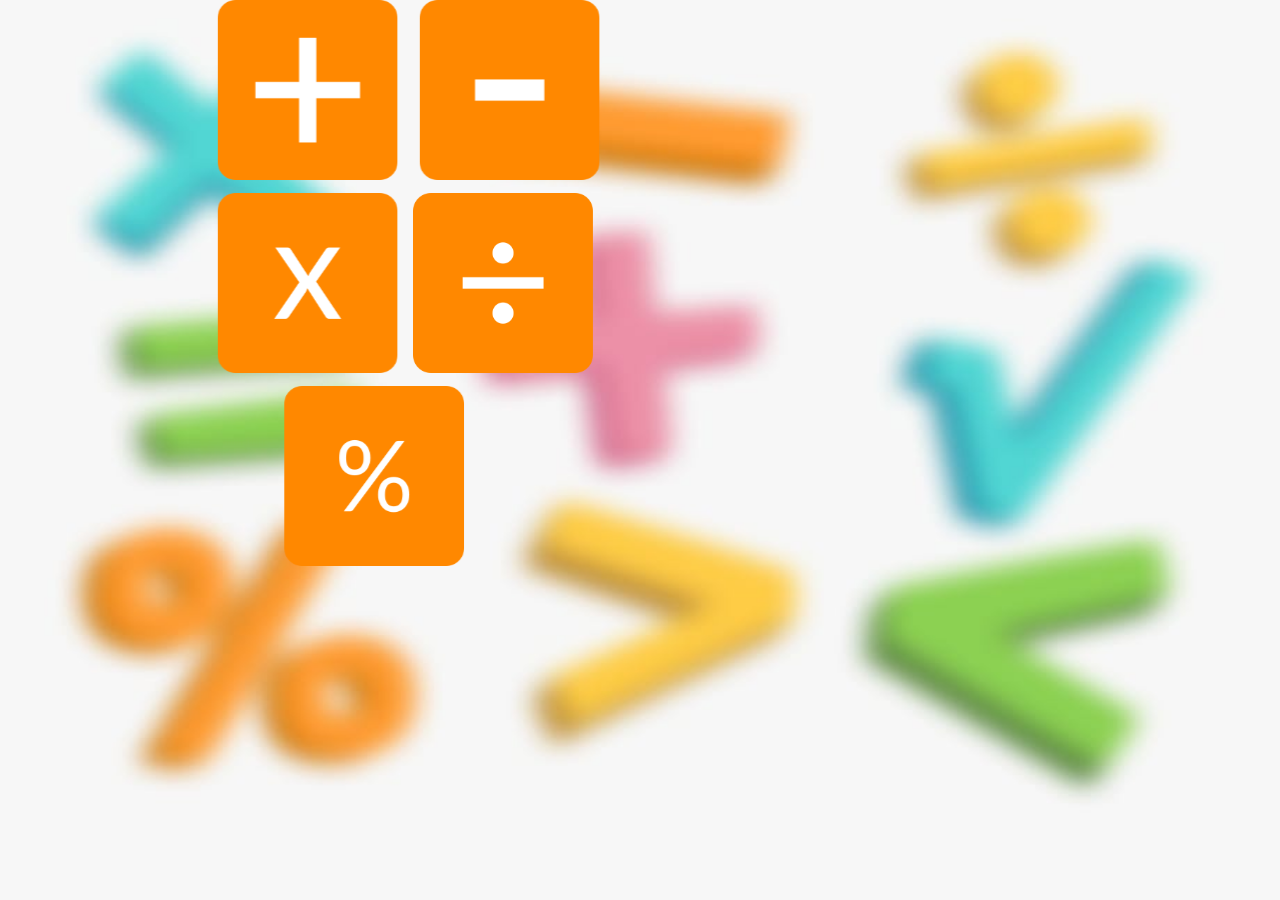
==== index.html @ f2d900c8 "Update index.html" ====
<!DOCTYPE html>
<html lang="en">
<head>
    <meta charset="UTF-8">
    <link rel="stylesheet" href="style.css">
    <meta http-equiv="X-UA-Compatible" content="IE=edge">
    <meta name="viewport" content="width=device-width, initial-scale=1.0">
    <title>Document</title>
</head>
<body>  
    <div class="cont">
    <div class="r2">
    <a href="https://vanshitakhantal.github.io/calculator/addition.html"><img  id="ritik2" src="plus2.png" alt="plus"></a>
   <a href="https://imperial-hub.github.io/calculator/sub.html"> <img id="ritik" src="minus1.png" alt="minus"></a> </div>
     <div class="r3">
   <a href="https://www.google.co.in/"><img  id="ritik3" src="multiply1.png" alt="multiply"></a>
   <a href="https://khare01.github.io/Simple-Calculator/sum.html"> <img id="ritik4" src="divide1.png" alt="divide"></a>
</div>
   <div class="r4"><a href="https://www.google.co.in/"><img  id="ritik5" src="percentage1.png" alt="percentage"></a>
   </div>
</div> 
</body>
</html>
---- style.css ----
*{
    margin: 0;
    padding: 0;
}
.main{
    transform: translate(0vh,20vh);
    margin-left: 20vw;
    margin-right: 20vw;
}
.cont{
    transform: translate(0vw,20vh);
    display: inline;   
}
.r2{
   
    transform: translate(17vw,0vh);
}
.r3{
 display: flex;
 transform: translate(17vw,1vh);
}
.r4{
    display: flex;
      transform: translate(22.2vw,2vh)
}

#ritik,#ritik2,#ritik3,#ritik4,#ritik5{
    height: 20vh;
    border-radius: 10px;
    transition: 1s;
}
#ritik2:hover,#ritik3:hover{
    transform: rotate(-0.1turn);
}
#ritik4:hover,#ritik:hover{
    transform: rotate(0.1turn);
}
#ritik5:hover{
    transform: scale(1.2);
}
#ritik{
    transform: translate(2vh,0vh);
}
#ritik4{
    transform: translate(1.2vw,0vh); 
}
body{
    background-image:url('download1.jpg');
    background-size:100% 100% ;
    background-position: center;
    background-repeat: no-repeat;
    background-attachment: fixed;
    margin:0;
    padding: 0;
    
}
.ritik1#khare1{
    transform: translate(23vw,0vw);
    margin-bottom: 4vh;
}

.r1{
    border: 4px solid black;
    transform: translate(0vh,20vh);
    margin-left: 20vh;
    margin-right: 20vh;
    background-color: rgba(238, 173, 44, 0.716)
}
#h1{
    text-align: center;
    font-size: 7vw;
    font-family:cursive;
    color:rgb(70, 74, 74); 
    margin-top: 1vh;
    text-decoration: underline black;
    
} 
#p1{
    font-size:3vh ;
    font-family: cursive;
    margin: 0;
    padding: 0;
}
#khare,#clr{
    padding: 1vh 1vw;
    border-radius: 10px;
    margin-top: 1vh;
    margin-bottom: 1vh;
     transform: translate(35vh,1vh);
}
#first,#second,#answer{
    border: 2px solid black;
    height: 3vh;
    width: 8vw;
}

@media screen and (max-width: 600px){

    #ritik,#ritik2,#ritik3,#ritik4,#ritik5{
        height: 14vh;
    }
    *{
        margin: 0;
        padding: 0;
    }
   .main{
     transform: translate(0vh,25vh);
     display:inline-flex;
   }
    .r1{
        transform: translate(0vh,25vh);
        margin-left:1vw ;
        margin-right: 1vw;
    }
    .ritik1#khare1{
        transform: translate(2vh,1vw);
    }
    #p1{
        font-size: 4vw;
        font-family: cursive;
    }
    #khare,#clr{
        transform: translate(15vh);
        padding: 1vh 3vw;
        margin-top: 2vh;
        margin-bottom: 2vh;
        border-radius: 10px;
        border:2px solid black;
    }
    #first,#second,#answer{
        border: 3px solid black;
        width: 24vw;
    }
   .cont{
    transform: translate(0vh,2vh);

   }
   .r2{
    display: flex;
    transform: translate(1vw,0vh);
   }
   .r3{
    display: flex;
    transform: translate(1vw,2vh);
   }
   .r4{
    display: flex;
    transform: translate(18vw,3vh);
   }
   #ritik2{
    transform: translate(1vh);
   }
   #ritik3{
     transform: translate(1vh);
   }
   #ritik5{
        transform: translate(0vh);
   }
   #ritik{
       transform: translate(3vh);
   }
   #ritik4{
    transform: translate(3vh);
   }
}
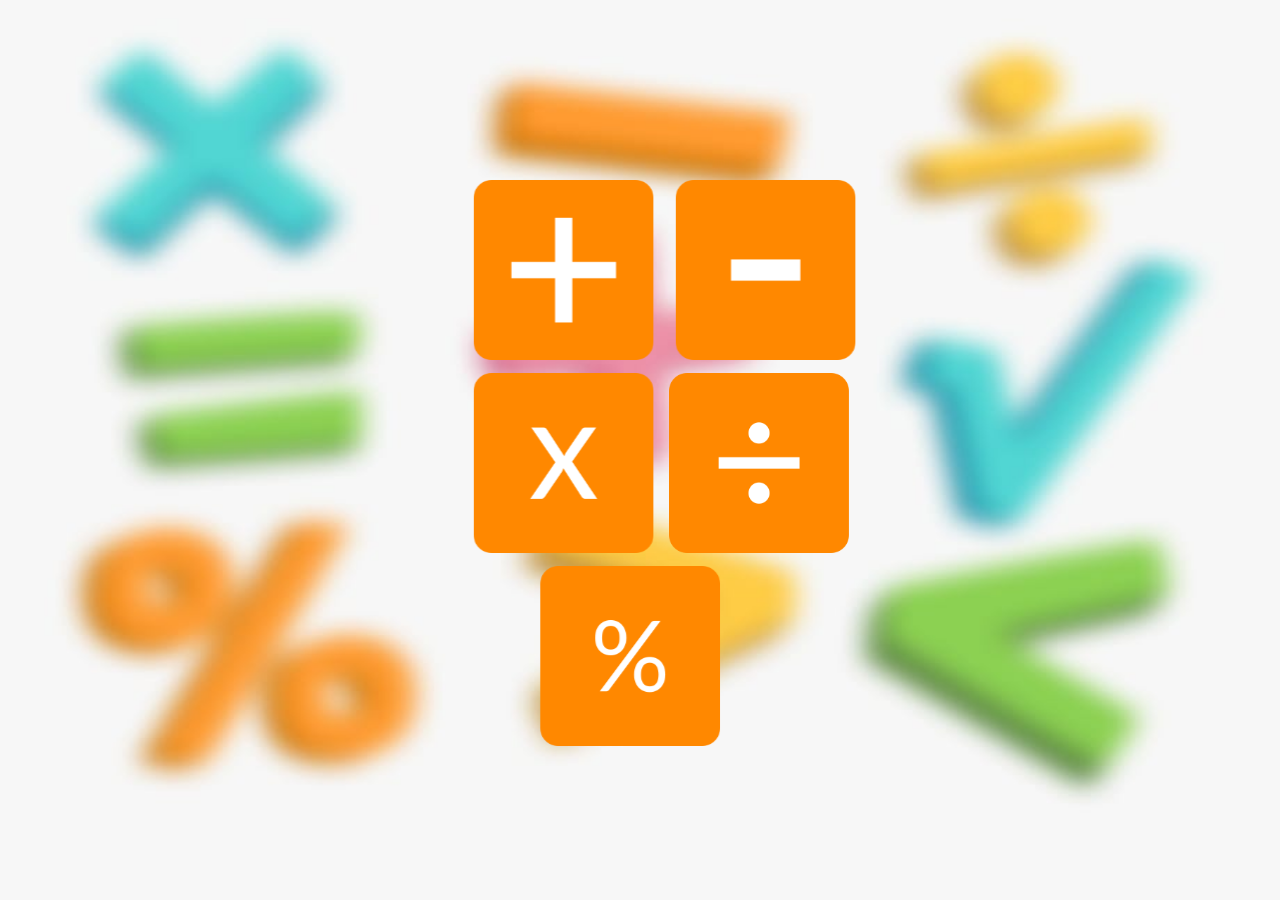
==== commit d7434a01: "Update index.html" ====
--- a/index.html
+++ b/index.html
@@ -7,7 +7,8 @@
     <meta name="viewport" content="width=device-width, initial-scale=1.0">
     <title>Document</title>
 </head>
-<body>  
+<body> 
+    <div class="main">
     <div class="cont">
     <div class="r2">
     <a href="https://vanshitakhantal.github.io/calculator/addition.html"><img  id="ritik2" src="plus2.png" alt="plus"></a>
@@ -19,5 +20,6 @@
    <div class="r4"><a href="https://www.google.co.in/"><img  id="ritik5" src="percentage1.png" alt="percentage"></a>
    </div>
 </div> 
+    </div>       
 </body>
 </html>
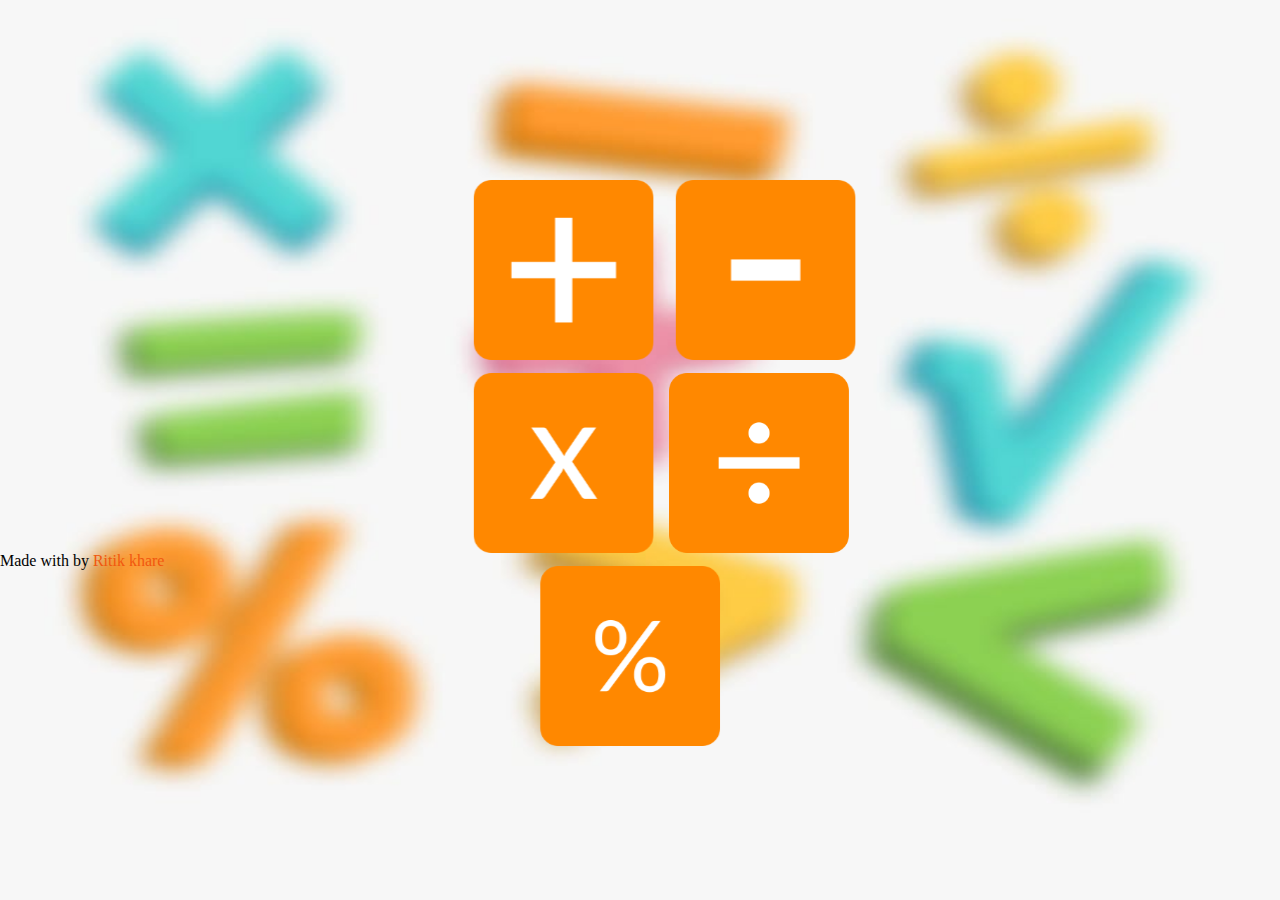
==== commit 4d6dea8a: "Update index.html" ====
--- a/index.html
+++ b/index.html
@@ -20,6 +20,8 @@
    <div class="r4"><a href="https://www.google.co.in/"><img  id="ritik5" src="percentage1.png" alt="percentage"></a>
    </div>
 </div> 
-    </div>       
+    </div>    
+    <div id="name">Made with by<a style="text-decoration: none; color: #f1570f; margin-left: 0.25rem;"
+    target="_blank" href="https://www.linkedin.com/in/ritik-khare-474164249/">Ritik khare</a></div>
 </body>
 </html>
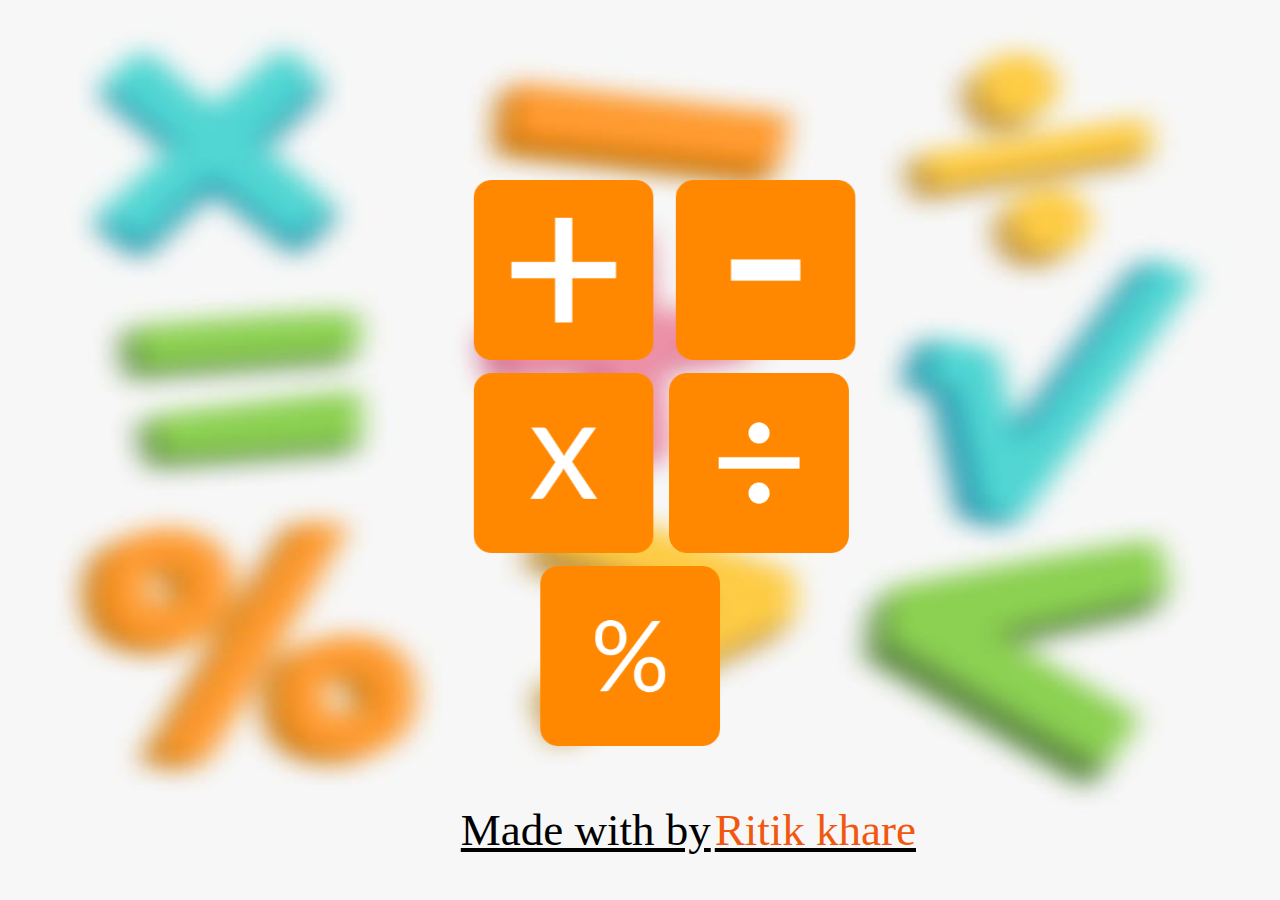
==== commit d3904472: "Update index.html" ====
--- a/index.html
+++ b/index.html
@@ -21,7 +21,7 @@
    </div>
 </div> 
     </div>    
-    <div id="name">Made with by<a style="text-decoration: none; color: #f1570f; margin-left: 0.25rem;"
+  <div id="name">Made with by<a style="text-decoration: none; color: #f1570f; margin-left: 0.25rem;"
     target="_blank" href="https://www.linkedin.com/in/ritik-khare-474164249/">Ritik khare</a></div>
 </body>
 </html>
--- a/style.css
+++ b/style.css
@@ -93,6 +93,14 @@
     height: 3vh;
     width: 8vw;
 }
+#name{
+    font-size: 5vh;
+    display: inline-flex;
+    align-items: center;
+    justify-content: center;
+    transform: translate(36vw,28vh);
+    text-decoration: underline black;
+}
 
 @media screen and (max-width: 600px){
 
@@ -162,4 +170,8 @@
    #ritik4{
     transform: translate(3vh);
    }
+   #name{
+    font-size: 4vh;
+    transform: translate(8vw,34vh);
+   }
 }
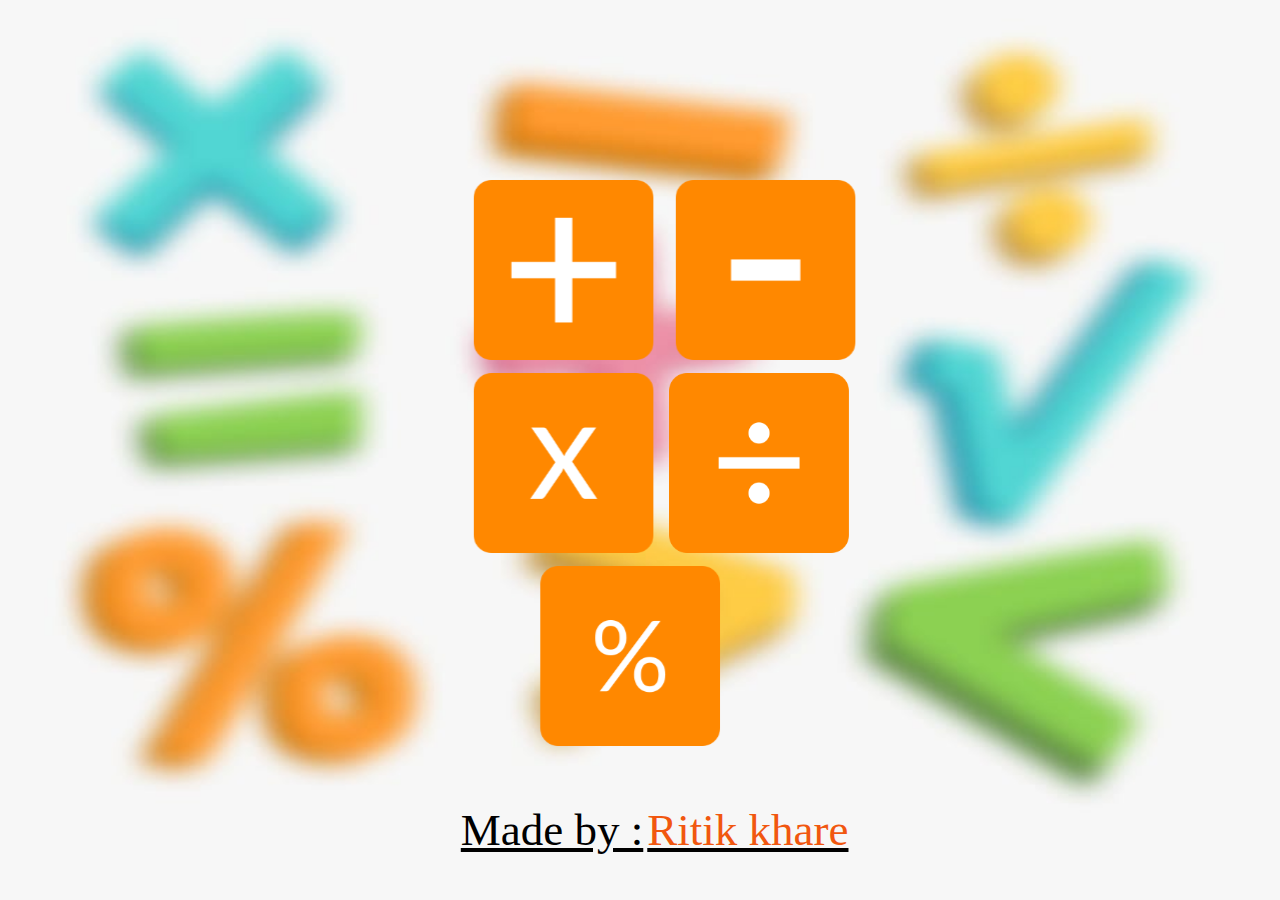
==== commit e8f6ebe1: "Update index.html" ====
--- a/index.html
+++ b/index.html
@@ -21,7 +21,7 @@
    </div>
 </div> 
     </div>    
-  <div id="name">Made with by<a style="text-decoration: none; color: #f1570f; margin-left: 0.25rem;"
+  <div id="name">Made by : <a style="text-decoration: none; color: #f1570f; margin-left: 0.25rem;"
     target="_blank" href="https://www.linkedin.com/in/ritik-khare-474164249/">Ritik khare</a></div>
 </body>
 </html>
--- a/style.css
+++ b/style.css
@@ -69,7 +69,6 @@
 #h1{
     text-align: center;
     font-size: 7vw;
-    font-family:cursive;
     color:rgb(70, 74, 74); 
     margin-top: 1vh;
     text-decoration: underline black;
@@ -77,7 +76,6 @@
 } 
 #p1{
     font-size:3vh ;
-    font-family: cursive;
     margin: 0;
     padding: 0;
 }
@@ -125,7 +123,6 @@
     }
     #p1{
         font-size: 4vw;
-        font-family: cursive;
     }
     #khare,#clr{
         transform: translate(15vh);
@@ -172,6 +169,6 @@
    }
    #name{
     font-size: 4vh;
-    transform: translate(8vw,34vh);
+    transform: translate(5vh,70vw);
    }
 }
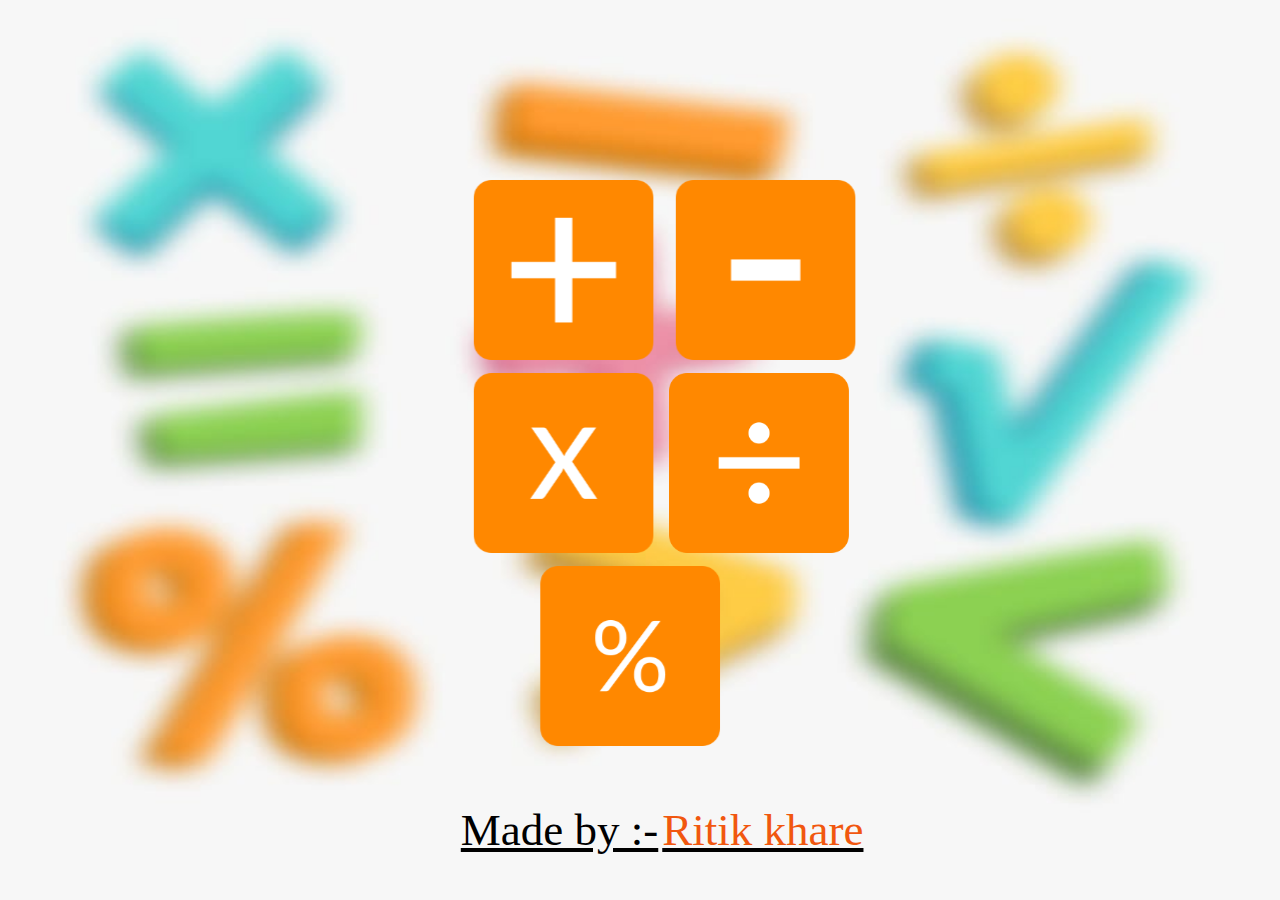
==== commit 5f4f5b7c: "Update index.html" ====
--- a/index.html
+++ b/index.html
@@ -21,7 +21,7 @@
    </div>
 </div> 
     </div>    
-  <div id="name">Made by : <a style="text-decoration: none; color: #f1570f; margin-left: 0.25rem;"
+  <div id="name">Made by :- <a style="text-decoration: none; color: #f1570f; margin-left: 0.25rem;"
     target="_blank" href="https://www.linkedin.com/in/ritik-khare-474164249/">Ritik khare</a></div>
 </body>
 </html>
